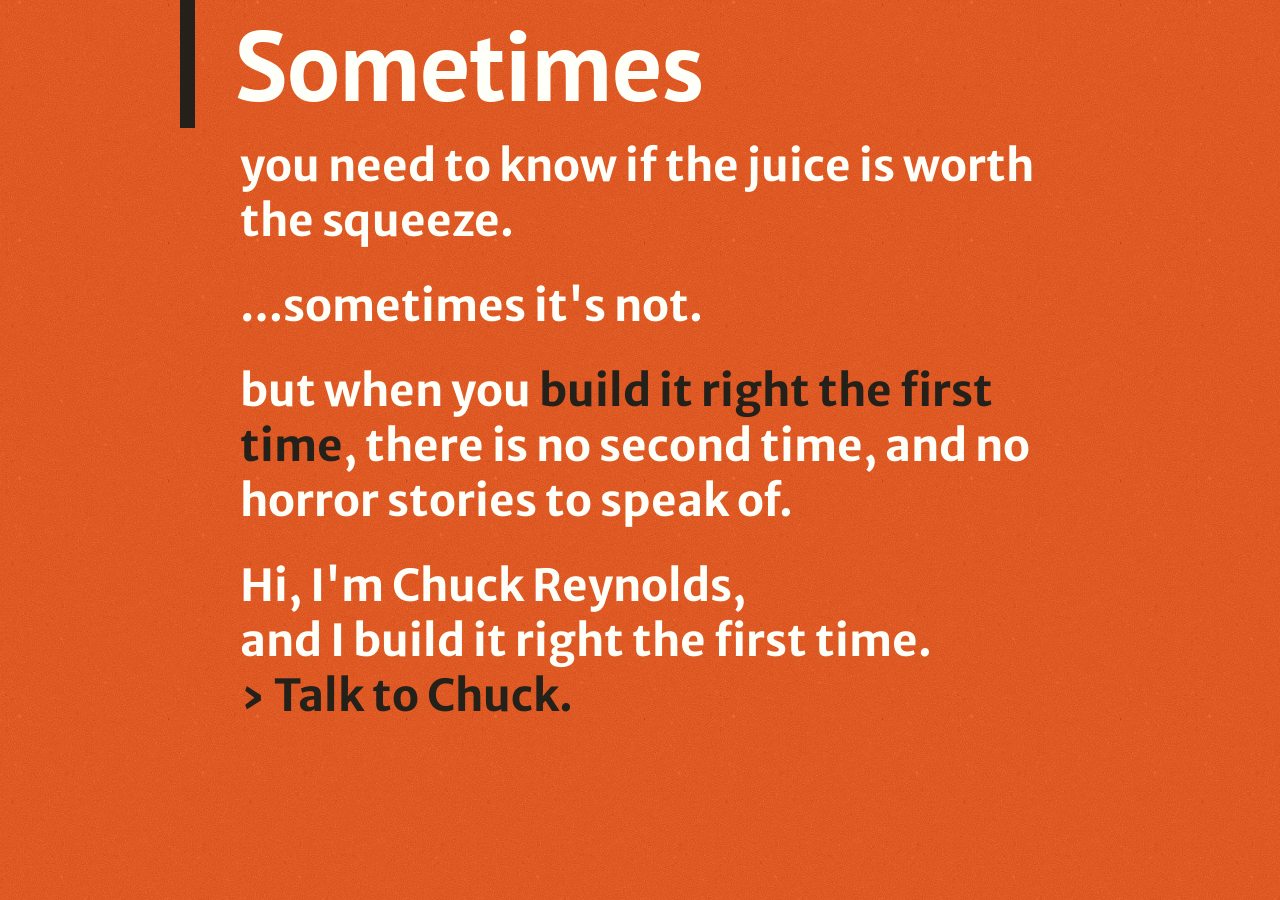
==== index.htm @ 0a7b532f "update twitter card type" ====
<!DOCTYPE html>
<html xmlns="http://www.w3.org/1999/xhtml" prefix="og: http://ogp.me/ns#" lang="en_US" itemscope itemtype="http://schema.org/Person">
<head>
<title>Build it Right the First Time</title>
<meta http-equiv="Content-Type" content="text/html; charset=utf-8">
<meta name="viewport" content="width=device-width, initial-scale=1">
<meta name="description" content="Chuck Reynolds does web development right, the first time. Talk to Chuck">
<meta name="msvalidate.01" content="75E4EB4BB30C9D34FAED9B9D0B8D1FCC">
<meta name="google-site-verification" content="71HCMWIgkOK-80nl4U9r1fbMTVR1Hh-otppCn2aVj5c">
<link rel="apple-touch-icon" href="http://builditrightthefirsttime.com/img/builditrightthefirsttime-icon.png">
<link rel="icon" href="http://builditrightthefirsttime.com/img/builditrightthefirsttime-icon.png" sizes="152x152">
<link rel='stylesheet' href='https://fonts.googleapis.com/css?family=Merriweather+Sans|PT+Sans:700' type='text/css'>
<link rel="stylesheet" href="main.css" type="text/css" media="screen, projection">

<meta itemprop="name" content="Build It Right The First Time">
<meta itemprop="description" content="Chuck Reynolds does web development right, the first time. Talk to Chuck">
<meta itemprop="image" content="http://upchuck.us/wp-content/files/chuck-at-gangplank.jpg">

<meta property="fb:admins" content="507282144">
<meta property="og:url" content="http://builditrightthefirsttime.com">
<meta property="og:title" content="Build it Right the First Time">
<meta property="og:site_name" content="Build it Right the First Time">
<meta property="og:description" content="Chuck Reynolds does web development right, the first time. Talk to Chuck">
<meta property="og:type" content="website">
<meta property="og:image:type" content="image/png">
<meta property="og:image:width" content="1200">
<meta property="og:image:height" content="630">
<meta property="og:image" content="http://builditrightthefirsttime.com/img/builditright-social.png">
<meta property="og:locale" content="en_US">

<meta name="twitter:card" content="summary_large_image">
<meta name="twitter:site" content="@chuckreynolds">
<meta name="twitter:creator" content="@chuckreynolds">
<meta name="twitter:title" content="Build it Right the First Time">
<meta name="twitter:description" content="Chuck Reynolds does web development right, the first time. Talk to Chuck">
<meta name="twitter:image" content="http://builditrightthefirsttime.com/img/builditright-social.png">

<script type="text/javascript">
  var _gaq = _gaq || [];
  _gaq.push(['_setAccount', 'UA-1944161-13']);
  _gaq.push(['_trackPageview']);
  (function() {
    var ga = document.createElement('script'); ga.type = 'text/javascript'; ga.async = true;
    ga.src = ('https:' == document.location.protocol ? 'https://ssl' : 'http://www') + '.google-analytics.com/ga.js';
    var s = document.getElementsByTagName('script')[0]; s.parentNode.insertBefore(ga, s);
  })();
</script>
</head>
<body>
<div id="content">
	<h1>Sometimes</h1>
	<p>you need to know if the juice is worth the squeeze.</p>
	<p>&hellip;sometimes it's not.</p>
	<p>but when you <em>build it right the first time</em>, there is no second time, and no horror stories to speak of.</p>

	<p>Hi, I'm Chuck Reynolds,<br>
	and I build it right the first time.<br>
	<span>&rsaquo; <a href="https://chuckreynolds.us" title="contact chuck reynolds">Talk to Chuck</a>.</span></p>
</div>
</body>
</html>
---- main.css ----
@charset "utf-8";
* {margin:0;padding:0;border:none;z-index:0;}
html,body,div,ol,ul,li,h1,h2,h3,h4,h5,h6,p,form,fieldset,blockquote {margin:0;padding:0;}
html, body {font-size:44px; color: #fefff8; background: url(/img/og-bg.jpg) -100% -100% #ea5a1e;}
#content {width:75%;margin:0 auto;max-width:800px;}
h1 {padding-left:40px;margin:0px 0px 10px -60px;font:bold 2.26em 'PT Sans', sans-serif;border-left:15px solid #24201a;}
h1 em, p em, p span {font-style:normal;color:#24201a;}
p {font:bold 1em 'Merriweather Sans', sans-serif;padding-bottom:30px;}
a {color:#24201a;text-decoration:none;}
a:hover {color:#060605;}
@media all and (max-width: 750px) {
	#content {width:96%;}
	h1 {font-size:1.5em;}
	p {font-size:.8em;padding-bottom:15px;}
}
@media all and (max-width: 380px) {
	#content {width:90%;}
	h1 {font-size:1em;padding-left:10px;margin:0 0 10px 0; border-left:6px solid #24201a;}
	p {font-size:.7em;}
}
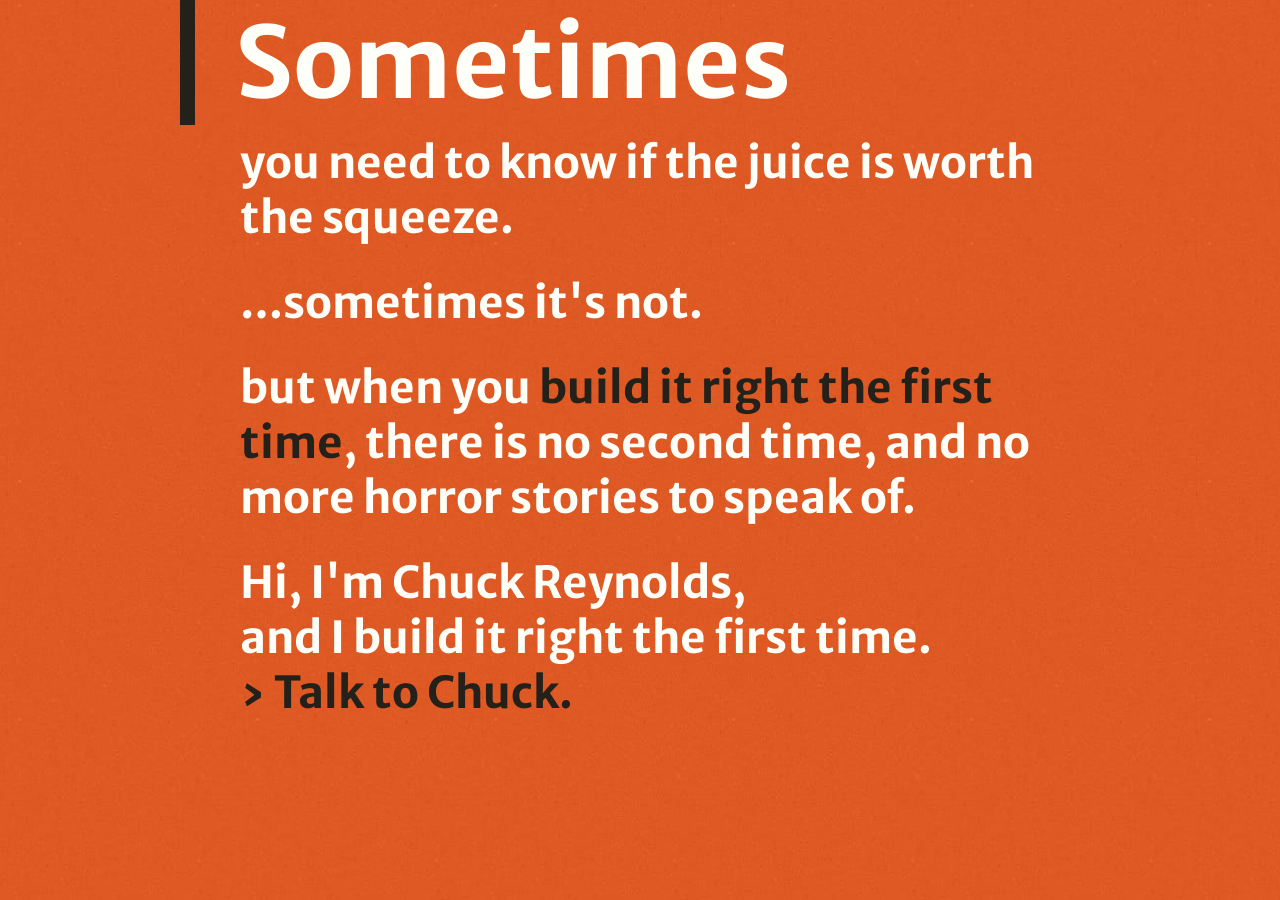
==== commit f0fd5af5: "dns-prefetch, limit fonts to one" ====
--- a/index.htm
+++ b/index.htm
@@ -7,17 +7,15 @@
 <meta name="description" content="Chuck Reynolds does web development right, the first time. Talk to Chuck">
 <meta name="msvalidate.01" content="75E4EB4BB30C9D34FAED9B9D0B8D1FCC">
 <meta name="google-site-verification" content="71HCMWIgkOK-80nl4U9r1fbMTVR1Hh-otppCn2aVj5c">
-<link rel="apple-touch-icon" href="http://builditrightthefirsttime.com/img/builditrightthefirsttime-icon.png">
-<link rel="icon" href="http://builditrightthefirsttime.com/img/builditrightthefirsttime-icon.png" sizes="152x152">
-<link rel='stylesheet' href='https://fonts.googleapis.com/css?family=Merriweather+Sans|PT+Sans:700' type='text/css'>
-<link rel="stylesheet" href="main.css" type="text/css" media="screen, projection">
-
+<link rel="apple-touch-icon" sizes="180x180" href="apple-touch-icon.png">
+<link rel="icon" type="image/png" sizes="32x32" href="favicon-32x32.png">
+<link rel="icon" type="image/png" sizes="16x16" href="favicon-16x16.png">
+<link rel="dns-prefetch" href="//fonts.googleapis.com">
+<link rel="dns-prefetch" href="//www.googletagmanager.com">
 <meta itemprop="name" content="Build It Right The First Time">
 <meta itemprop="description" content="Chuck Reynolds does web development right, the first time. Talk to Chuck">
-<meta itemprop="image" content="http://upchuck.us/wp-content/files/chuck-at-gangplank.jpg">
-
-<meta property="fb:admins" content="507282144">
-<meta property="og:url" content="http://builditrightthefirsttime.com">
+<meta itemprop="image" content="https://upchuck.us/wp-content/files/chuck-at-gangplank.jpg">
+<meta property="og:url" content="https://builditrightthefirsttime.com">
 <meta property="og:title" content="Build it Right the First Time">
 <meta property="og:site_name" content="Build it Right the First Time">
 <meta property="og:description" content="Chuck Reynolds does web development right, the first time. Talk to Chuck">
@@ -25,25 +23,43 @@
 <meta property="og:image:type" content="image/png">
 <meta property="og:image:width" content="1200">
 <meta property="og:image:height" content="630">
-<meta property="og:image" content="http://builditrightthefirsttime.com/img/builditright-social.png">
+<meta property="og:image" content="https://builditrightthefirsttime.com/img/builditright-social.png">
 <meta property="og:locale" content="en_US">
-
 <meta name="twitter:card" content="summary_large_image">
 <meta name="twitter:site" content="@chuckreynolds">
 <meta name="twitter:creator" content="@chuckreynolds">
 <meta name="twitter:title" content="Build it Right the First Time">
 <meta name="twitter:description" content="Chuck Reynolds does web development right, the first time. Talk to Chuck">
-<meta name="twitter:image" content="http://builditrightthefirsttime.com/img/builditright-social.png">
-
-<script type="text/javascript">
-  var _gaq = _gaq || [];
-  _gaq.push(['_setAccount', 'UA-1944161-13']);
-  _gaq.push(['_trackPageview']);
-  (function() {
-    var ga = document.createElement('script'); ga.type = 'text/javascript'; ga.async = true;
-    ga.src = ('https:' == document.location.protocol ? 'https://ssl' : 'http://www') + '.google-analytics.com/ga.js';
-    var s = document.getElementsByTagName('script')[0]; s.parentNode.insertBefore(ga, s);
-  })();
+<meta name="twitter:image" content="https://builditrightthefirsttime.com/img/builditright-social.png">
+<link rel="stylesheet" href="https://fonts.googleapis.com/css?family=Merriweather+Sans">
+<style type="text/css">
+  @charset "utf-8";
+  * {margin:0;padding:0;border:none;z-index:0;}
+  html,body,div,ol,ul,li,h1,h2,h3,h4,h5,h6,p,form,fieldset,blockquote {margin:0;padding:0;}
+  html, body {font-size:44px; color: #fefff8; background:url('/og-bg.jpg') -100% -100% #ea5a1e;}
+  #content {width:75%;margin:0 auto;max-width:800px;}
+  h1 {padding-left:40px;margin:0px 0px 10px -60px;font:bold 2.26em 'Merriweather Sans',sans-serif;border-left:15px solid #24201a;}
+  h1 em, p em, p span {font-style:normal;color:#24201a;}
+  p {font:bold 1em 'Merriweather Sans',sans-serif;padding-bottom:30px;}
+  a {color:#24201a;text-decoration:none;}
+  a:hover {color:#060605;}
+  @media all and (max-width:750px) {
+    #content {width:96%;}
+    h1 {font-size:1.5em;}
+    p {font-size:.8em;padding-bottom:15px;}
+  }
+  @media all and (max-width:380px) {
+    #content {width:90%;}
+    h1 {font-size:1em;padding-left:10px;margin:0 0 10px 0; border-left:6px solid #24201a;}
+    p {font-size:.7em;}
+  }
+</style>
+<script async src="https://www.googletagmanager.com/gtag/js?id=UA-1944161-13"></script>
+<script>
+  window.dataLayer = window.dataLayer || [];
+  function gtag() { dataLayer.push(arguments); }
+  gtag('js', new Date());
+  gtag('config', 'UA-1944161-13');
 </script>
 </head>
 <body>
@@ -51,8 +67,7 @@
 	<h1>Sometimes</h1>
 	<p>you need to know if the juice is worth the squeeze.</p>
 	<p>&hellip;sometimes it's not.</p>
-	<p>but when you <em>build it right the first time</em>, there is no second time, and no horror stories to speak of.</p>
-
+	<p>but when you <em>build it right the first time</em>, there is no second time, and no more horror stories to speak of.</p>
 	<p>Hi, I'm Chuck Reynolds,<br>
 	and I build it right the first time.<br>
 	<span>&rsaquo; <a href="https://chuckreynolds.us" title="contact chuck reynolds">Talk to Chuck</a>.</span></p>
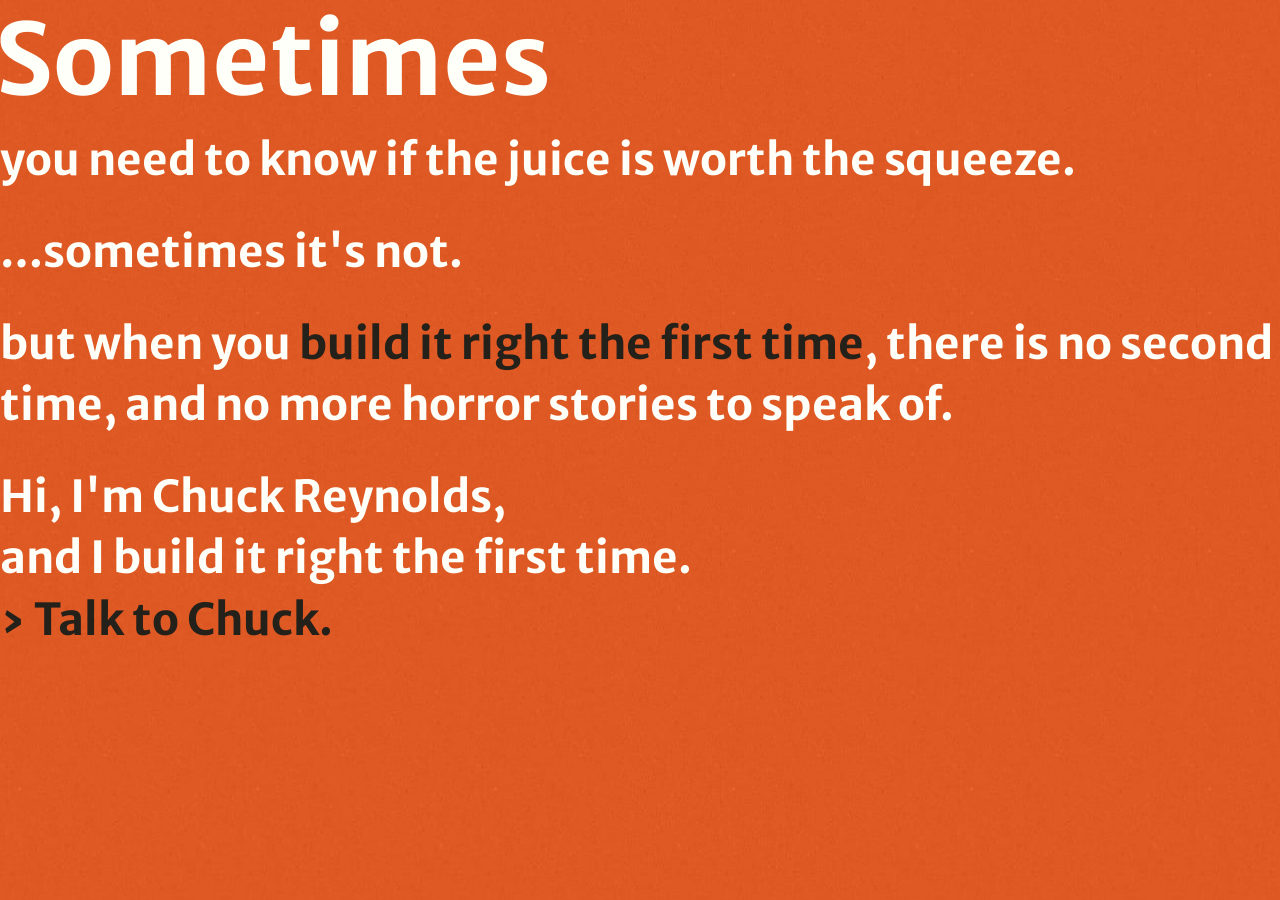
==== commit 2fb320e6: "Auto-commit from Wallfacer session" ====
--- a/index.htm
+++ b/index.htm
@@ -1,59 +1,53 @@
 <!DOCTYPE html>
-<html xmlns="http://www.w3.org/1999/xhtml" prefix="og: http://ogp.me/ns#" lang="en_US" itemscope itemtype="http://schema.org/Person">
+<html lang="en">
 <head>
+<meta charset="utf-8">
+<meta name="viewport" content="width=device-width, initial-scale=1">
 <title>Build it Right the First Time</title>
-<meta http-equiv="Content-Type" content="text/html; charset=utf-8">
-<meta name="viewport" content="width=device-width, initial-scale=1">
 <meta name="description" content="Chuck Reynolds does web development right, the first time. Talk to Chuck">
+
+<!-- Site verification -->
 <meta name="msvalidate.01" content="75E4EB4BB30C9D34FAED9B9D0B8D1FCC">
 <meta name="google-site-verification" content="71HCMWIgkOK-80nl4U9r1fbMTVR1Hh-otppCn2aVj5c">
+
+<!-- Icons -->
 <link rel="apple-touch-icon" sizes="180x180" href="apple-touch-icon.png">
 <link rel="icon" type="image/png" sizes="32x32" href="favicon-32x32.png">
 <link rel="icon" type="image/png" sizes="16x16" href="favicon-16x16.png">
-<link rel="dns-prefetch" href="//fonts.googleapis.com">
-<link rel="dns-prefetch" href="//www.googletagmanager.com">
-<meta itemprop="name" content="Build It Right The First Time">
-<meta itemprop="description" content="Chuck Reynolds does web development right, the first time. Talk to Chuck">
-<meta itemprop="image" content="https://upchuck.us/wp-content/files/chuck-at-gangplank.jpg">
+
+<!-- DNS prefetch and preconnect -->
+<link rel="dns-prefetch" href="https://www.googletagmanager.com">
+<link rel="dns-prefetch" href="https://fonts.googleapis.com">
+<link rel="dns-prefetch" href="https://fonts.gstatic.com">
+<link rel="preconnect" href="https://fonts.gstatic.com" crossorigin>
+
+<!-- Open Graph / Facebook -->
+<meta property="og:type" content="website">
 <meta property="og:url" content="https://builditrightthefirsttime.com">
 <meta property="og:title" content="Build it Right the First Time">
 <meta property="og:site_name" content="Build it Right the First Time">
 <meta property="og:description" content="Chuck Reynolds does web development right, the first time. Talk to Chuck">
-<meta property="og:type" content="website">
+<meta property="og:image" content="https://builditrightthefirsttime.com/img/builditright-social.png">
 <meta property="og:image:type" content="image/png">
 <meta property="og:image:width" content="1200">
 <meta property="og:image:height" content="630">
-<meta property="og:image" content="https://builditrightthefirsttime.com/img/builditright-social.png">
 <meta property="og:locale" content="en_US">
+
+<!-- Twitter -->
 <meta name="twitter:card" content="summary_large_image">
 <meta name="twitter:site" content="@chuckreynolds">
 <meta name="twitter:creator" content="@chuckreynolds">
 <meta name="twitter:title" content="Build it Right the First Time">
 <meta name="twitter:description" content="Chuck Reynolds does web development right, the first time. Talk to Chuck">
 <meta name="twitter:image" content="https://builditrightthefirsttime.com/img/builditright-social.png">
-<link rel="stylesheet" href="https://fonts.googleapis.com/css?family=Merriweather+Sans">
-<style type="text/css">
-  @charset "utf-8";
-  * {margin:0;padding:0;border:none;z-index:0;}
-  html,body,div,ol,ul,li,h1,h2,h3,h4,h5,h6,p,form,fieldset,blockquote {margin:0;padding:0;}
-  html, body {font-size:44px; color: #fefff8; background:url('/og-bg.jpg') -100% -100% #ea5a1e;}
-  #content {width:75%;margin:0 auto;max-width:800px;}
-  h1 {padding-left:40px;margin:0px 0px 10px -60px;font:bold 2.26em 'Merriweather Sans',sans-serif;border-left:15px solid #24201a;}
-  h1 em, p em, p span {font-style:normal;color:#24201a;}
-  p {font:bold 1em 'Merriweather Sans',sans-serif;padding-bottom:30px;}
-  a {color:#24201a;text-decoration:none;}
-  a:hover {color:#060605;}
-  @media all and (max-width:750px) {
-    #content {width:96%;}
-    h1 {font-size:1.5em;}
-    p {font-size:.8em;padding-bottom:15px;}
-  }
-  @media all and (max-width:380px) {
-    #content {width:90%;}
-    h1 {font-size:1em;padding-left:10px;margin:0 0 10px 0; border-left:6px solid #24201a;}
-    p {font-size:.7em;}
-  }
-</style>
+
+<!-- Fonts -->
+<link rel="stylesheet" href="https://fonts.googleapis.com/css?family=Merriweather+Sans&display=swap">
+
+<!-- Stylesheet -->
+<link rel="stylesheet" href="styles.css">
+
+<!-- Analytics -->
 <script async src="https://www.googletagmanager.com/gtag/js?id=UA-1944161-13"></script>
 <script>
   window.dataLayer = window.dataLayer || [];
@@ -70,7 +64,7 @@
 	<p>but when you <em>build it right the first time</em>, there is no second time, and no more horror stories to speak of.</p>
 	<p>Hi, I'm Chuck Reynolds,<br>
 	and I build it right the first time.<br>
-	<span>&rsaquo; <a href="https://chuckreynolds.us" title="contact chuck reynolds">Talk to Chuck</a>.</span></p>
+	<span>&rsaquo; <a href="https://chuckreynolds.us" title="contact chuck reynolds" rel="me">Talk to Chuck</a>.</span></p>
 </div>
 </body>
 </html>
--- a/styles.css
+++ b/styles.css
@@ -0,0 +1,106 @@
+/* CSS Reset - Modern minimal approach */
+*,
+*::before,
+*::after {
+  box-sizing: border-box;
+  margin: 0;
+  padding: 0;
+}
+
+/* CSS Custom Properties */
+:root {
+  --color-background: #ea5a1e;
+  --color-text: #fefff8;
+  --color-accent: #24201a;
+  --color-accent-hover: #060605;
+  --font-family: 'Merriweather Sans', sans-serif;
+  --base-font-size: 44px;
+  --max-content-width: 800px;
+}
+
+/* Base styles - Mobile first */
+html,
+body {
+  font-size: var(--base-font-size);
+  color: var(--color-text);
+  background: url('og-bg.jpg') -100% -100% var(--color-background);
+  font-family: var(--font-family);
+}
+
+/* Main content container */
+main {
+  width: 90%;
+  margin: 0 auto;
+  max-width: var(--max-content-width);
+}
+
+/* Heading styles */
+h1 {
+  padding-left: 10px;
+  margin: 0 0 10px 0;
+  font-size: 1em;
+  font-weight: bold;
+  line-height: 1.2;
+  border-left: 6px solid var(--color-accent);
+}
+
+/* Emphasis styling */
+h1 em,
+p em,
+p span {
+  font-style: normal;
+  color: var(--color-accent);
+}
+
+/* Paragraph styles */
+p {
+  font-size: 0.7em;
+  font-weight: bold;
+  padding-bottom: 15px;
+  line-height: 1.4;
+}
+
+/* Link styles */
+a {
+  color: var(--color-accent);
+  text-decoration: none;
+  transition: color 0.2s ease;
+}
+
+a:hover,
+a:focus {
+  color: var(--color-accent-hover);
+}
+
+/* Tablet and up (min-width: 381px) */
+@media (min-width: 381px) {
+  h1 {
+    font-size: 1.5em;
+    padding-left: 20px;
+    border-left: 10px solid var(--color-accent);
+  }
+
+  p {
+    font-size: 0.8em;
+    padding-bottom: 20px;
+  }
+}
+
+/* Desktop and up (min-width: 751px) */
+@media (min-width: 751px) {
+  main {
+    width: 75%;
+  }
+
+  h1 {
+    padding-left: 40px;
+    margin: 0 0 10px -60px;
+    font-size: 2.26em;
+    border-left: 15px solid var(--color-accent);
+  }
+
+  p {
+    font-size: 1em;
+    padding-bottom: 30px;
+  }
+}
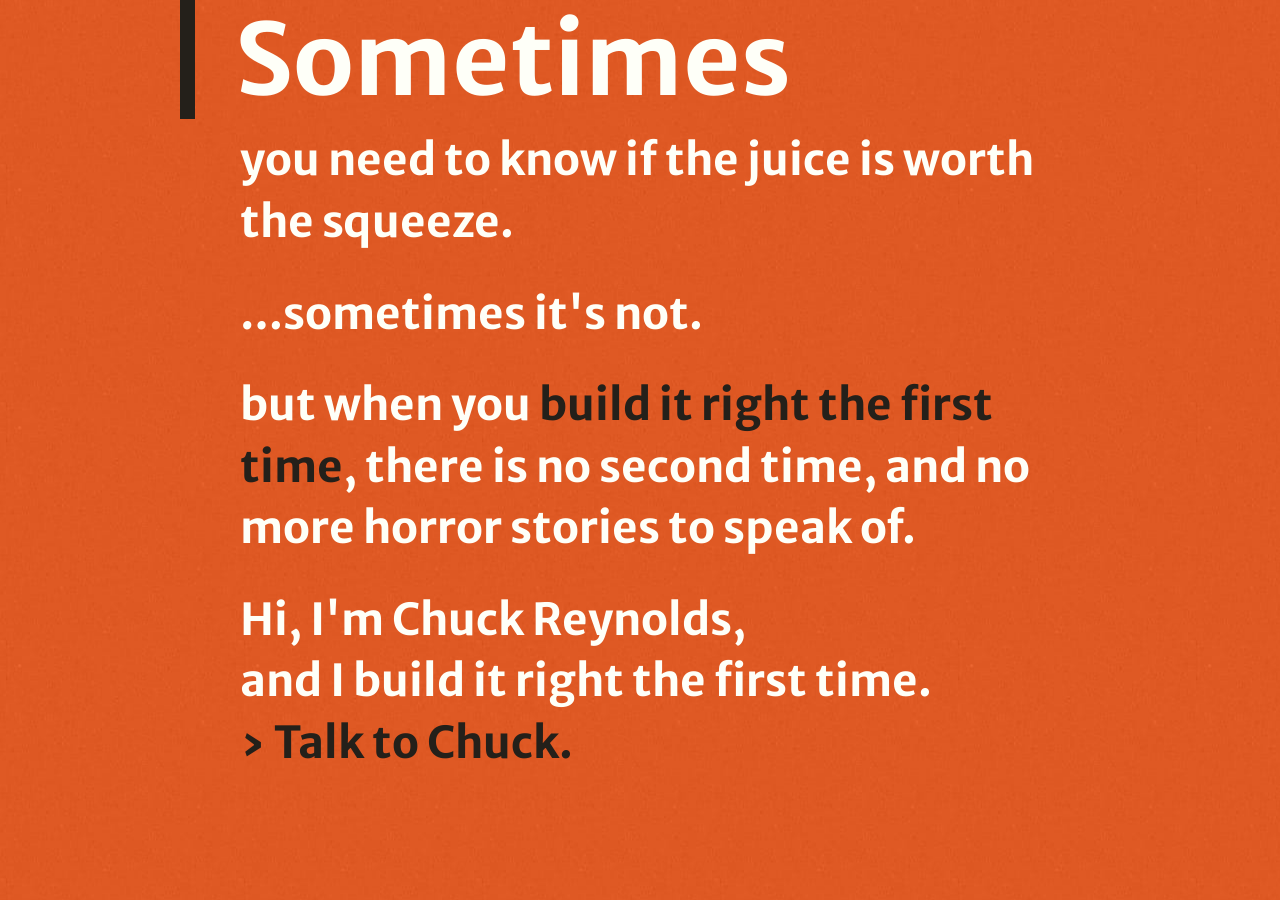
==== commit 65f1779f: "Auto-commit from Wallfacer session" ====
--- a/index.htm
+++ b/index.htm
@@ -57,7 +57,7 @@
 </script>
 </head>
 <body>
-<div id="content">
+<main>
 	<h1>Sometimes</h1>
 	<p>you need to know if the juice is worth the squeeze.</p>
 	<p>&hellip;sometimes it's not.</p>
@@ -65,6 +65,6 @@
 	<p>Hi, I'm Chuck Reynolds,<br>
 	and I build it right the first time.<br>
 	<span>&rsaquo; <a href="https://chuckreynolds.us" title="contact chuck reynolds" rel="me">Talk to Chuck</a>.</span></p>
-</div>
+</main>
 </body>
 </html>
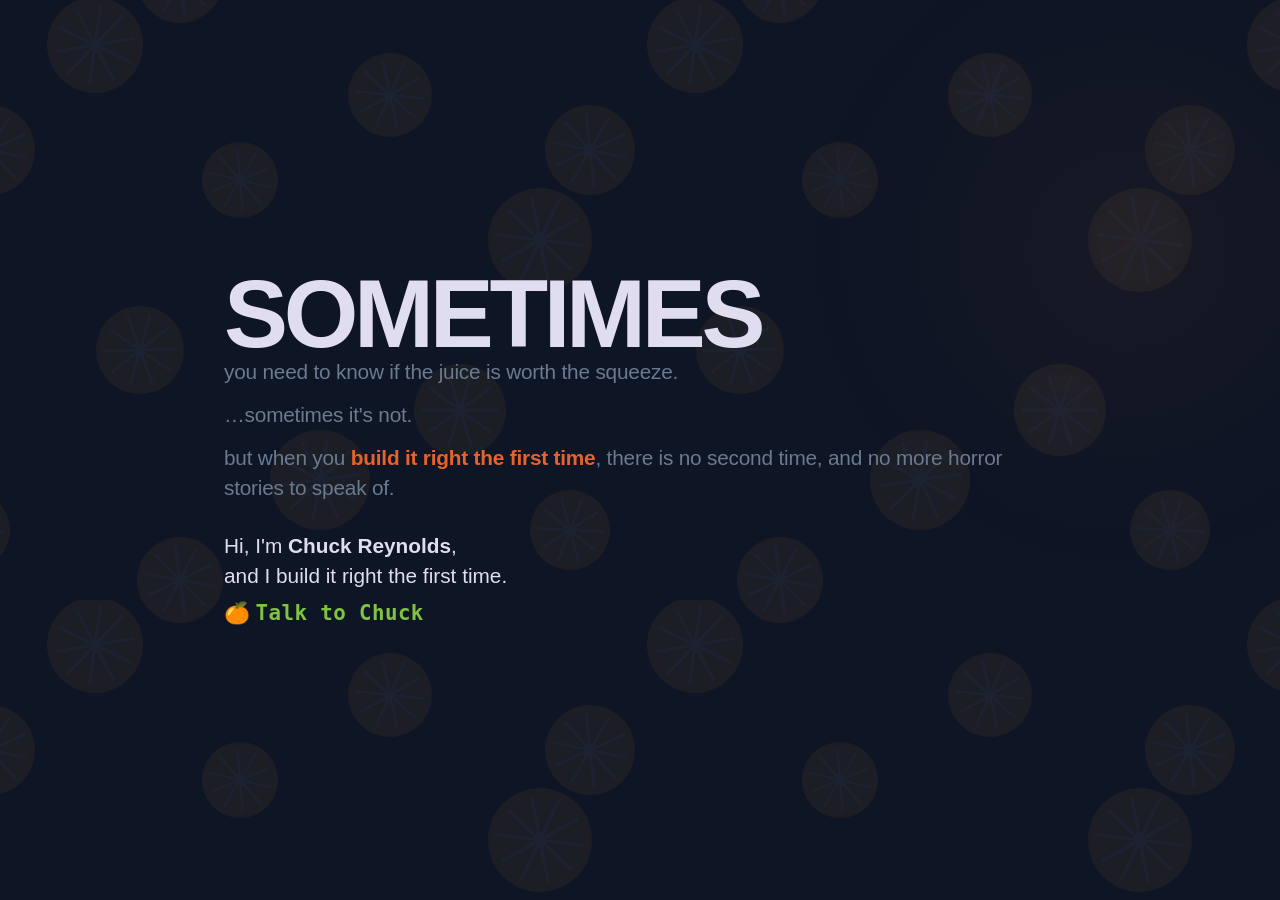
==== commit 10a46e9f: "replace old index with new" ====
--- a/index.htm
+++ b/index.htm
@@ -1,70 +1,241 @@
 <!DOCTYPE html>
-<html lang="en">
+<html lang="en" prefix="og: http://ogp.me/ns#" itemscope itemtype="http://schema.org/Person">
 <head>
 <meta charset="utf-8">
 <meta name="viewport" content="width=device-width, initial-scale=1">
 <title>Build it Right the First Time</title>
 <meta name="description" content="Chuck Reynolds does web development right, the first time. Talk to Chuck">
-
-<!-- Site verification -->
 <meta name="msvalidate.01" content="75E4EB4BB30C9D34FAED9B9D0B8D1FCC">
 <meta name="google-site-verification" content="71HCMWIgkOK-80nl4U9r1fbMTVR1Hh-otppCn2aVj5c">
-
-<!-- Icons -->
-<link rel="apple-touch-icon" sizes="180x180" href="apple-touch-icon.png">
-<link rel="icon" type="image/png" sizes="32x32" href="favicon-32x32.png">
-<link rel="icon" type="image/png" sizes="16x16" href="favicon-16x16.png">
-
-<!-- DNS prefetch and preconnect -->
-<link rel="dns-prefetch" href="https://www.googletagmanager.com">
-<link rel="dns-prefetch" href="https://fonts.googleapis.com">
-<link rel="dns-prefetch" href="https://fonts.gstatic.com">
-<link rel="preconnect" href="https://fonts.gstatic.com" crossorigin>
-
-<!-- Open Graph / Facebook -->
-<meta property="og:type" content="website">
-<meta property="og:url" content="https://builditrightthefirsttime.com">
+<link rel="icon" type="image/svg+xml" href="/favicon.svg">
+<link rel="apple-touch-icon" href="/apple-touch-icon.svg">
+<link rel="canonical" href="https://builditrightthefirsttime.com/">
+<meta itemprop="name" content="Build It Right The First Time">
+<meta itemprop="description" content="Chuck Reynolds does web development right, the first time. Talk to Chuck">
+<meta itemprop="image" content="https://builditrightthefirsttime.com/builditright-social.png">
+<meta property="og:url" content="https://builditrightthefirsttime.com/">
 <meta property="og:title" content="Build it Right the First Time">
 <meta property="og:site_name" content="Build it Right the First Time">
 <meta property="og:description" content="Chuck Reynolds does web development right, the first time. Talk to Chuck">
-<meta property="og:image" content="https://builditrightthefirsttime.com/img/builditright-social.png">
+<meta property="og:type" content="website">
 <meta property="og:image:type" content="image/png">
 <meta property="og:image:width" content="1200">
 <meta property="og:image:height" content="630">
+<meta property="og:image" content="https://builditrightthefirsttime.com/builditright-social.png">
 <meta property="og:locale" content="en_US">
-
-<!-- Twitter -->
 <meta name="twitter:card" content="summary_large_image">
 <meta name="twitter:site" content="@chuckreynolds">
 <meta name="twitter:creator" content="@chuckreynolds">
 <meta name="twitter:title" content="Build it Right the First Time">
 <meta name="twitter:description" content="Chuck Reynolds does web development right, the first time. Talk to Chuck">
-<meta name="twitter:image" content="https://builditrightthefirsttime.com/img/builditright-social.png">
-
-<!-- Fonts -->
-<link rel="stylesheet" href="https://fonts.googleapis.com/css?family=Merriweather+Sans&display=swap">
-
-<!-- Stylesheet -->
-<link rel="stylesheet" href="styles.css">
-
-<!-- Analytics -->
-<script async src="https://www.googletagmanager.com/gtag/js?id=UA-1944161-13"></script>
-<script>
-  window.dataLayer = window.dataLayer || [];
-  function gtag() { dataLayer.push(arguments); }
-  gtag('js', new Date());
-  gtag('config', 'UA-1944161-13');
-</script>
+<meta name="twitter:image" content="https://builditrightthefirsttime.com/builditright-social.png">
+<meta name="theme-color" content="#0e1525">
+<style>
+*,*::before,*::after{margin:0;padding:0;box-sizing:border-box}
+:root{
+  --bg:#0e1525;
+  --fg:#e0ddf0;
+  --dim:#6a7a90;
+  --ora:#e8622c;
+  --lime:#7ec440;
+  --lime-h:#92d850;
+  --font:-apple-system,"Helvetica Neue","Segoe UI",sans-serif;
+  --mono:ui-monospace,"SF Mono",Menlo,monospace;
+}
+html{
+  height:100dvh;
+  background:var(--bg);
+  color:var(--fg);
+  font-family:var(--font);
+  -webkit-font-smoothing:antialiased;
+  -moz-osx-font-smoothing:grayscale;
+}
+body{
+  min-height:100dvh;
+  display:grid;
+  place-items:center;
+  padding:clamp(1.5rem,4vw,3rem);
+  overflow:hidden;
+}
+body::before{
+  content:"";
+  position:fixed;
+  inset:0;
+  background-image:url("data:image/svg+xml;charset=utf-8,%3Csvg xmlns='http://www.w3.org/2000/svg' width='600' height='600'%3E%3Cdefs%3E%3Cg id='o' opacity='.06'%3E%3Ccircle r='1' fill='%23f59a2c'/%3E%3Ccircle r='.83' fill='%23fbb040'/%3E%3Cline x1='0' y1='-.83' x2='0' y2='.83' stroke='white' stroke-width='.06'/%3E%3Cline x1='0' y1='-.83' x2='0' y2='.83' stroke='white' stroke-width='.06' transform='rotate(36)'/%3E%3Cline x1='0' y1='-.83' x2='0' y2='.83' stroke='white' stroke-width='.06' transform='rotate(72)'/%3E%3Cline x1='0' y1='-.83' x2='0' y2='.83' stroke='white' stroke-width='.06' transform='rotate(108)'/%3E%3Cline x1='0' y1='-.83' x2='0' y2='.83' stroke='white' stroke-width='.06' transform='rotate(144)'/%3E%3Ccircle r='.1' fill='white'/%3E%3C/g%3E%3C/defs%3E%3Cuse href='%23o' transform='translate(95,45) scale(48) rotate(8)'/%3E%3Cuse href='%23o' transform='translate(390,95) scale(42) rotate(-12)'/%3E%3Cuse href='%23o' transform='translate(540,240) scale(52) rotate(25)'/%3E%3Cuse href='%23o' transform='translate(240,180) scale(38) rotate(-5)'/%3E%3Cuse href='%23o' transform='translate(460,410) scale(46) rotate(18)'/%3E%3Cuse href='%23o' transform='translate(140,350) scale(44) rotate(-20)'/%3E%3Cuse href='%23o' transform='translate(320,480) scale(50) rotate(10)'/%3E%3Cuse href='%23o' transform='translate(570,530) scale(40) rotate(-15)'/%3E%3Cuse href='%23o' transform='translate(-30,530) scale(40) rotate(-15)'/%3E%3Cuse href='%23o' transform='translate(590,150) scale(45) rotate(30)'/%3E%3Cuse href='%23o' transform='translate(-10,150) scale(45) rotate(30)'/%3E%3Cuse href='%23o' transform='translate(180,580) scale(43) rotate(-8)'/%3E%3Cuse href='%23o' transform='translate(180,-20) scale(43) rotate(-8)'/%3E%3C/svg%3E");
+  background-size:600px 600px;
+  pointer-events:none;
+}
+body::after{
+  content:"";
+  position:fixed;
+  width:60vmax;
+  height:60vmax;
+  border-radius:50%;
+  background:radial-gradient(circle,rgba(232,98,44,.045) 0%,transparent 60%);
+  top:-15%;
+  right:-18%;
+  pointer-events:none;
+  animation:drift 30s ease-in-out infinite;
+}
+main{
+  max-width:52rem;
+  width:100%;
+  position:relative;
+  z-index:1;
+}
+.hero{
+  font-size:clamp(3rem,8.5vw,8.5rem);
+  font-weight:800;
+  line-height:.88;
+  letter-spacing:-.045em;
+  text-transform:uppercase;
+  background:linear-gradient(
+    120deg,
+    var(--fg) 0%,
+    var(--fg) 40%,
+    #f0e8e0 48%,
+    #f2ebe2 52%,
+    var(--fg) 60%,
+    var(--fg) 100%
+  );
+  background-size:300% 100%;
+  -webkit-background-clip:text;
+  background-clip:text;
+  -webkit-text-fill-color:transparent;
+  animation:shimmer 10s linear infinite,fadeUp .8s ease both;
+}
+.content{
+  display:grid;
+  gap:clamp(.35rem,1vw,.8rem);
+}
+.ln{
+  font-size:clamp(1rem,2.2vw,1.6rem);
+  font-weight:400;
+  line-height:1.45;
+  letter-spacing:-.01em;
+  color:var(--dim);
+}
+.ln:nth-child(1){animation:fadeUp .8s ease .15s both}
+.ln:nth-child(2){animation:fadeUp .8s ease .25s both}
+.ln:nth-child(3){animation:fadeUp .8s ease .35s both}
+.ln strong{
+  color:var(--ora);
+  font-weight:600;
+}
+.sig{
+  margin-top:clamp(.5rem,1.2vw,1.2rem);
+  font-size:clamp(1rem,2.2vw,1.6rem);
+  font-weight:400;
+  line-height:1.45;
+  animation:fadeUp .8s ease .45s both;
+}
+.sig .name{font-weight:700}
+.cta-wrap{margin-top:clamp(.2rem,.6vw,.4rem)}
+.cta{
+  display:inline-flex;
+  align-items:baseline;
+  gap:.25em;
+  font:600 clamp(1.05rem,2.3vw,1.65rem) var(--mono);
+  color:var(--lime);
+  text-decoration:none;
+  letter-spacing:.02em;
+  transition:color .25s,text-shadow .35s;
+}
+.cta:hover{
+  color:var(--lime-h);
+  text-shadow:0 0 20px rgba(126,196,64,.3),0 0 40px rgba(126,196,64,.1);
+}
+.cta:focus-visible{
+  outline:2px solid var(--lime);
+  outline-offset:4px;
+  border-radius:2px;
+}
+.cta .ar{
+  display:inline-block;
+  transition:transform .25s ease;
+}
+.cta:hover .ar{transform:translateX(4px)}
+
+@keyframes shimmer{
+  from{background-position:100% 0}
+  to{background-position:0% 0}
+}
+@keyframes fadeUp{
+  from{opacity:0;transform:translateY(20px)}
+  to{opacity:1;transform:translateY(0)}
+}
+@keyframes drift{
+  0%,100%{transform:translate(0,0) scale(1)}
+  50%{transform:translate(-4%,6%) scale(1.04)}
+}
+
+@media(prefers-reduced-motion:reduce){
+  *,*::before,*::after{
+    animation-duration:.01ms !important;
+    animation-iteration-count:1 !important;
+    transition-duration:.01ms !important;
+  }
+}
+
+@media(max-width:900px){
+  .hero{font-size:clamp(2.8rem,8vw,5rem)}
+  .ln,.sig{font-size:clamp(1rem,2.6vw,1.3rem)}
+  .cta{font-size:clamp(1rem,2.6vw,1.3rem)}
+}
+
+@media(max-width:600px){
+  body{padding:clamp(1.2rem,5vw,1.8rem)}
+  .hero{font-size:clamp(2.8rem,15vw,4rem)}
+  .content{gap:clamp(.3rem,2vw,.6rem)}
+  .ln{font-size:clamp(1rem,4.5vw,1.2rem)}
+  .sig{
+    font-size:clamp(1rem,4.5vw,1.2rem);
+    margin-top:clamp(.8rem,4vw,1.2rem);
+    padding-top:clamp(.8rem,4vw,1.2rem);
+    border-top:1px solid rgba(224,221,240,.06);
+  }
+  .cta{font-size:clamp(1.05rem,4.8vw,1.25rem)}
+}
+
+@media(max-width:380px){
+  body{padding:1rem}
+  .hero{font-size:clamp(2.4rem,14vw,3.2rem)}
+  .ln,.sig{font-size:clamp(.95rem,4.2vw,1.1rem)}
+  .cta{font-size:clamp(1rem,4.5vw,1.15rem)}
+}
+
+@media(max-height:440px) and (orientation:landscape){
+  body{padding:.5rem 2rem}
+  .hero{font-size:clamp(1.8rem,8vh,3rem)}
+  .content{gap:.1rem}
+  .ln,.sig{font-size:clamp(.7rem,2.6vh,.95rem)}
+  .sig{margin-top:.2rem;padding-top:0;border-top:none}
+  .cta{font-size:clamp(.7rem,2.6vh,.95rem)}
+  .cta-wrap{margin-top:.1rem}
+}
+
+@media(min-width:1200px) and (min-height:900px){
+  .hero{font-size:clamp(6rem,7.5vw,8.5rem)}
+  .ln,.sig{font-size:clamp(1.3rem,1.6vw,1.85rem)}
+  .cta{font-size:clamp(1.3rem,1.6vw,1.85rem)}
+}
+</style>
 </head>
 <body>
 <main>
-	<h1>Sometimes</h1>
-	<p>you need to know if the juice is worth the squeeze.</p>
-	<p>&hellip;sometimes it's not.</p>
-	<p>but when you <em>build it right the first time</em>, there is no second time, and no more horror stories to speak of.</p>
-	<p>Hi, I'm Chuck Reynolds,<br>
-	and I build it right the first time.<br>
-	<span>&rsaquo; <a href="https://chuckreynolds.us" title="contact chuck reynolds" rel="me">Talk to Chuck</a>.</span></p>
+  <h1 class="hero">Sometimes</h1>
+  <div class="content">
+    <p class="ln">you need to know if the juice is worth the squeeze.</p>
+    <p class="ln">&hellip;sometimes it's not.</p>
+    <p class="ln">but when you <strong>build it right the first time</strong>, there is no second time, and no more horror stories to speak of.</p>
+    <div class="sig">
+      <p>Hi, I'm <span class="name">Chuck Reynolds</span>,</p>
+      <p>and I build it right the first time.</p>
+      <div class="cta-wrap">
+        <a class="cta" href="https://chuckreynolds.com?utm_source=builditrightthefirsttime&amp;utm_medium=website&amp;utm_campaign=talktochuck" title="contact chuck reynolds" rel="me"><span class="ar" aria-hidden="true">🍊</span> Talk to Chuck</a>
+      </div>
+    </div>
+  </div>
 </main>
 </body>
 </html>
